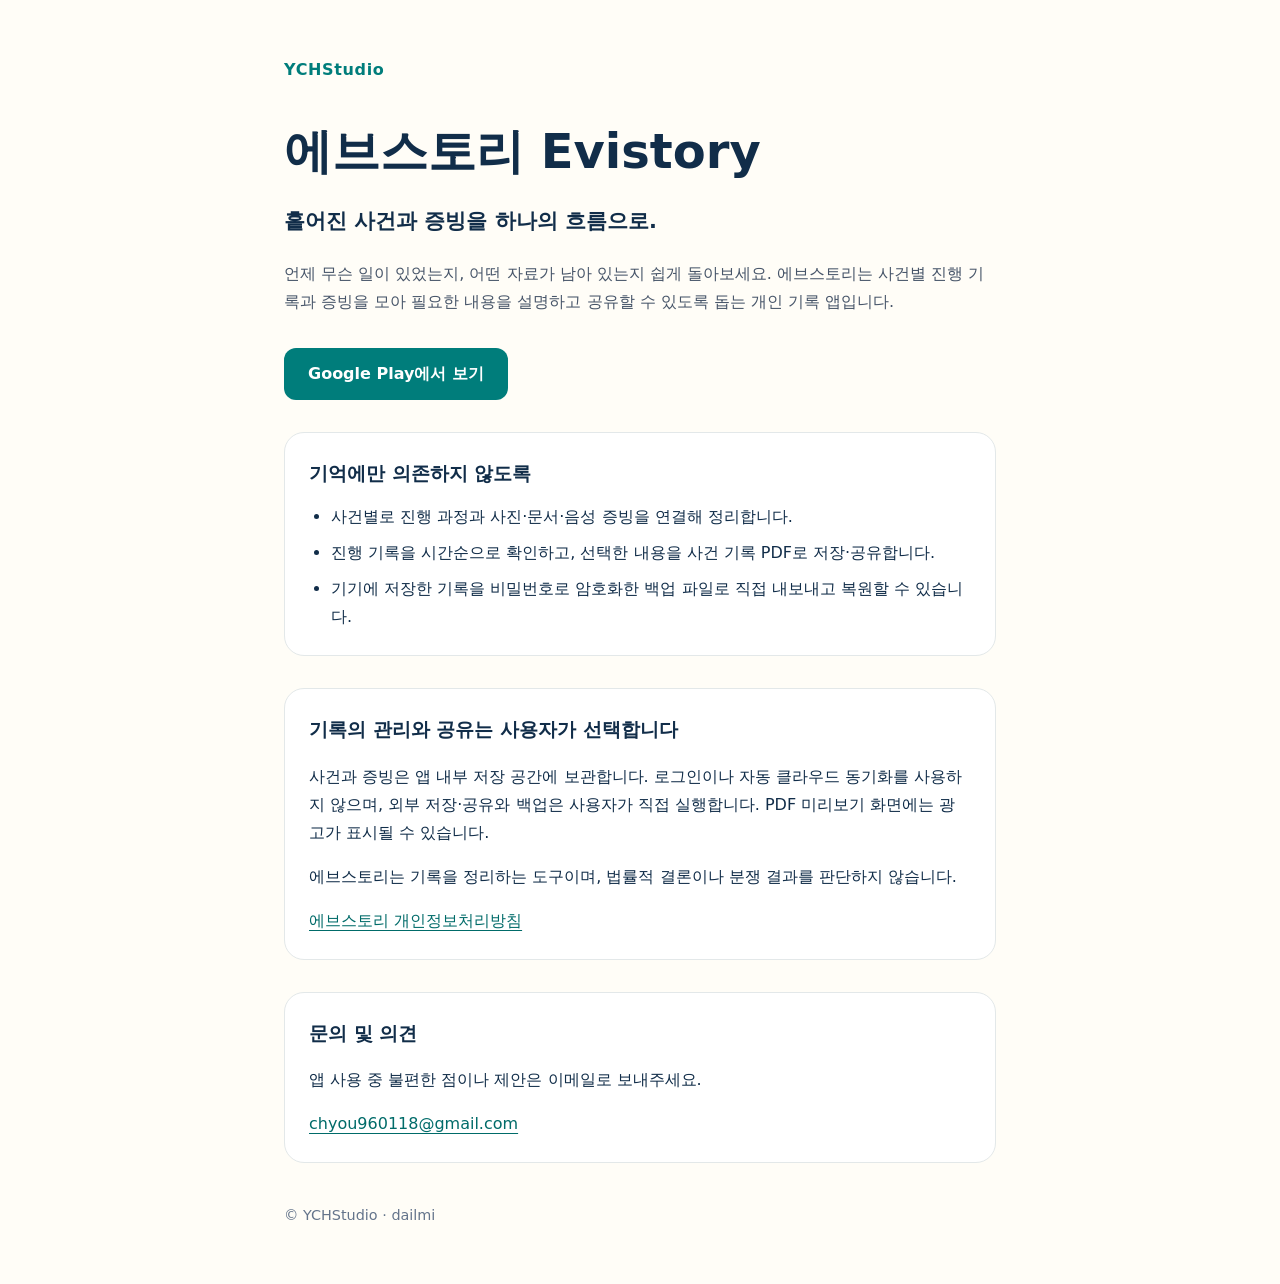
==== index.html @ 33ab3bb7 "Publish Evistory developer website and app-ads.txt" ====
<!doctype html>
<html lang="ko">
<head>
  <meta charset="utf-8">
  <meta name="viewport" content="width=device-width, initial-scale=1">
  <meta name="description" content="YCHStudio의 에브스토리(Evistory). 사건과 진행 기록, 증빙을 시간순으로 정리하고 PDF로 저장·공유하세요.">
  <title>YCHStudio · 에브스토리</title>
  <style>
    :root { color-scheme: light; font-family: system-ui, -apple-system, "Malgun Gothic", sans-serif; color: #112d49; background: #fffdf7; }
    * { box-sizing: border-box; }
    body { margin: 0; line-height: 1.75; }
    main { max-width: 760px; margin: 0 auto; padding: 56px 24px; }
    .brand { margin: 0 0 36px; font-weight: 750; color: #007d7b; letter-spacing: .04em; }
    h1 { margin: 0; font-size: clamp(2rem, 7vw, 3rem); line-height: 1.3; }
    .subtitle { font-size: 1.3rem; font-weight: 650; }
    .intro { color: #475569; }
    section { margin-top: 32px; padding: 24px; background: #fff; border: 1px solid #e3e8e9; border-radius: 20px; }
    h2 { margin: 0 0 12px; font-size: 1.2rem; }
    ul { padding-left: 22px; margin: 0; }
    li + li { margin-top: 8px; }
    a { color: #006b69; text-underline-offset: 4px; overflow-wrap: anywhere; }
    a:focus-visible { outline: 3px solid #006b69; outline-offset: 5px; }
    .button { display: inline-block; margin-top: 16px; padding: 12px 24px; background: #007d7b; color: #fff; border-radius: 12px; font-weight: 700; text-decoration: none; }
    footer { margin-top: 40px; color: #64748b; font-size: .9rem; }
  </style>
</head>
<body>
  <main>
    <p class="brand">YCHStudio</p>
    <h1>에브스토리 <span lang="en">Evistory</span></h1>
    <p class="subtitle">흩어진 사건과 증빙을 하나의 흐름으로.</p>
    <p class="intro">언제 무슨 일이 있었는지, 어떤 자료가 남아 있는지 쉽게 돌아보세요. 에브스토리는 사건별 진행 기록과 증빙을 모아 필요한 내용을 설명하고 공유할 수 있도록 돕는 개인 기록 앱입니다.</p>
    <a class="button" href="https://play.google.com/store/apps/details?id=com.dailmi.evistory">Google Play에서 보기</a>
    <section aria-labelledby="features">
      <h2 id="features">기억에만 의존하지 않도록</h2>
      <ul>
        <li>사건별로 진행 과정과 사진·문서·음성 증빙을 연결해 정리합니다.</li>
        <li>진행 기록을 시간순으로 확인하고, 선택한 내용을 사건 기록 PDF로 저장·공유합니다.</li>
        <li>기기에 저장한 기록을 비밀번호로 암호화한 백업 파일로 직접 내보내고 복원할 수 있습니다.</li>
      </ul>
    </section>
    <section aria-labelledby="privacy">
      <h2 id="privacy">기록의 관리와 공유는 사용자가 선택합니다</h2>
      <p>사건과 증빙은 앱 내부 저장 공간에 보관합니다. 로그인이나 자동 클라우드 동기화를 사용하지 않으며, 외부 저장·공유와 백업은 사용자가 직접 실행합니다. PDF 미리보기 화면에는 광고가 표시될 수 있습니다.</p>
      <p>에브스토리는 기록을 정리하는 도구이며, 법률적 결론이나 분쟁 결과를 판단하지 않습니다.</p>
      <a href="https://katimere15.github.io/dailmi-evistory-privacy/">에브스토리 개인정보처리방침</a>
    </section>
    <section aria-labelledby="support">
      <h2 id="support">문의 및 의견</h2>
      <p>앱 사용 중 불편한 점이나 제안은 이메일로 보내주세요.</p>
      <a href="mailto:chyou960118@gmail.com">chyou960118@gmail.com</a>
    </section>
    <footer>© YCHStudio · dailmi</footer>
  </main>
</body>
</html>
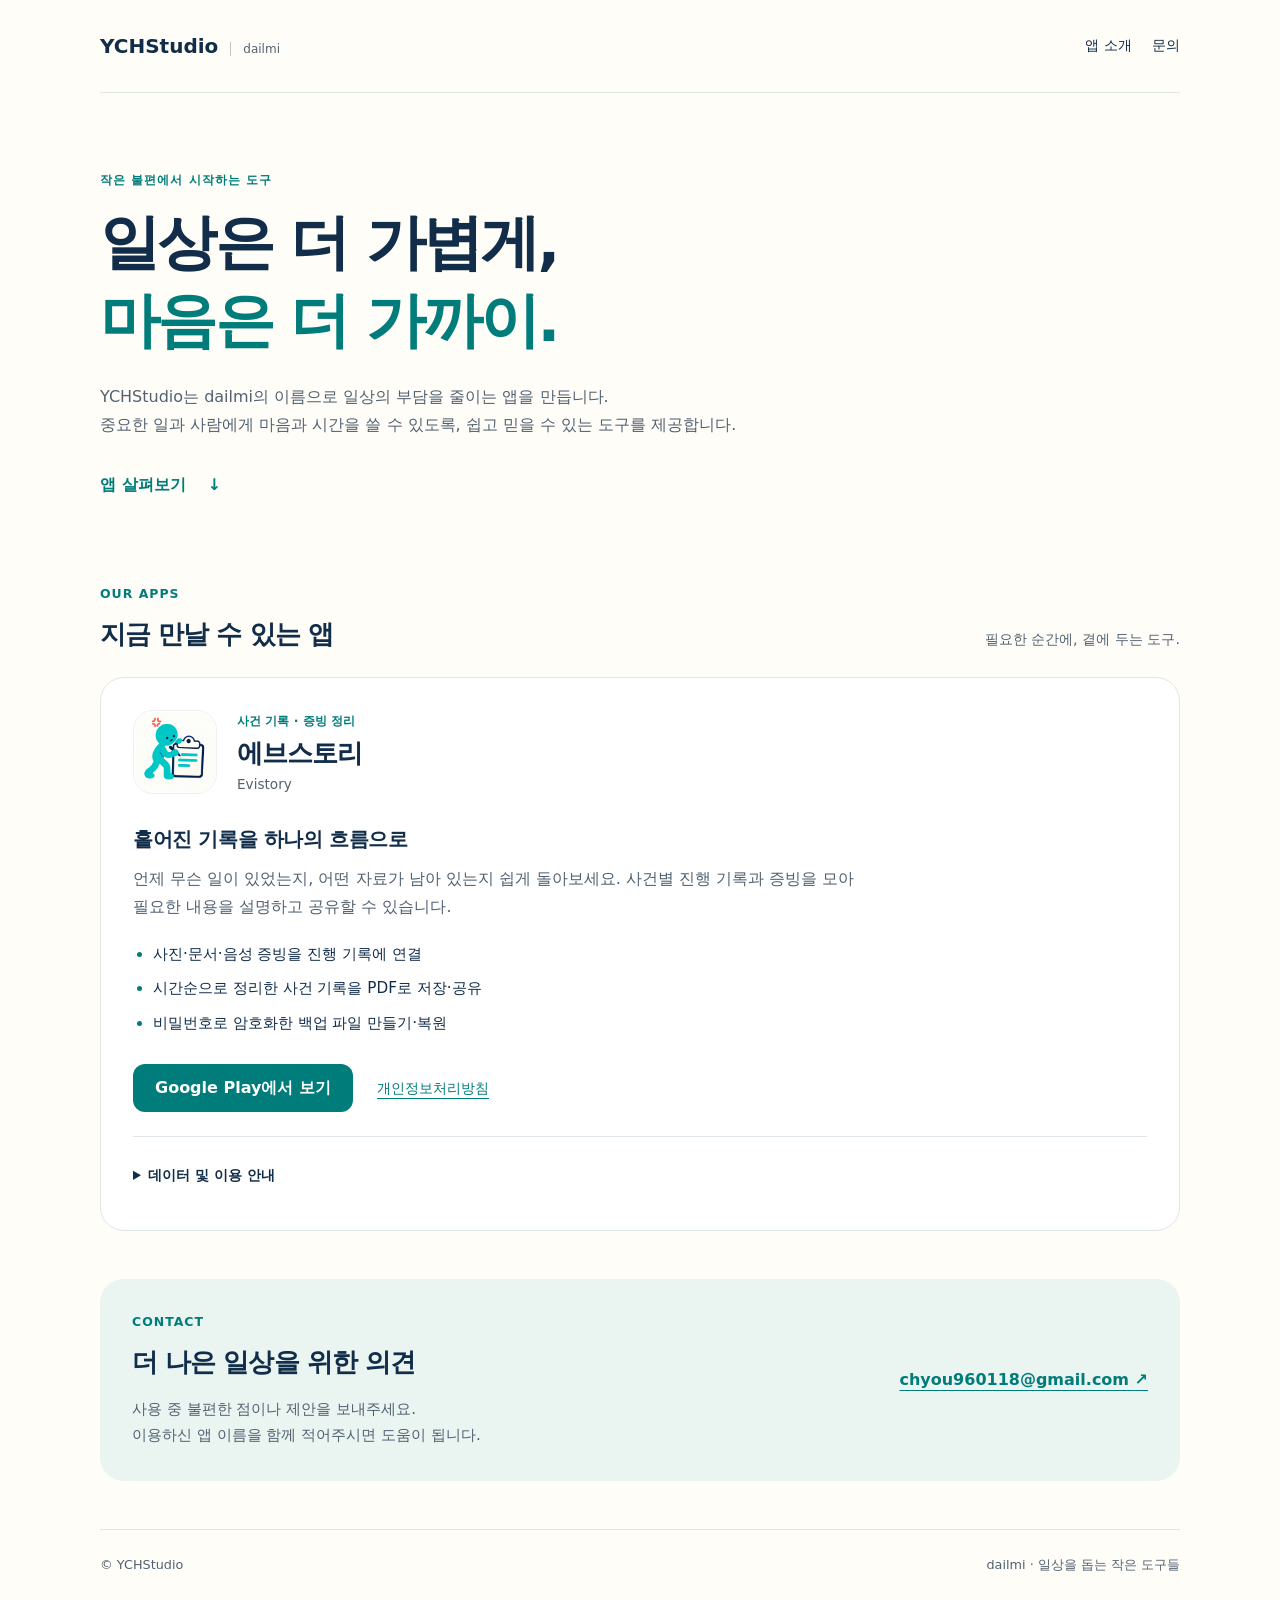
==== commit f8d47cfc: "Organize developer website for additional released apps" ====
--- a/index.html
+++ b/index.html
@@ -3,54 +3,44 @@
 <head>
   <meta charset="utf-8">
   <meta name="viewport" content="width=device-width, initial-scale=1">
-  <meta name="description" content="YCHStudio의 에브스토리(Evistory). 사건과 진행 기록, 증빙을 시간순으로 정리하고 PDF로 저장·공유하세요.">
-  <title>YCHStudio · 에브스토리</title>
-  <style>
-    :root { color-scheme: light; font-family: system-ui, -apple-system, "Malgun Gothic", sans-serif; color: #112d49; background: #fffdf7; }
-    * { box-sizing: border-box; }
-    body { margin: 0; line-height: 1.75; }
-    main { max-width: 760px; margin: 0 auto; padding: 56px 24px; }
-    .brand { margin: 0 0 36px; font-weight: 750; color: #007d7b; letter-spacing: .04em; }
-    h1 { margin: 0; font-size: clamp(2rem, 7vw, 3rem); line-height: 1.3; }
-    .subtitle { font-size: 1.3rem; font-weight: 650; }
-    .intro { color: #475569; }
-    section { margin-top: 32px; padding: 24px; background: #fff; border: 1px solid #e3e8e9; border-radius: 20px; }
-    h2 { margin: 0 0 12px; font-size: 1.2rem; }
-    ul { padding-left: 22px; margin: 0; }
-    li + li { margin-top: 8px; }
-    a { color: #006b69; text-underline-offset: 4px; overflow-wrap: anywhere; }
-    a:focus-visible { outline: 3px solid #006b69; outline-offset: 5px; }
-    .button { display: inline-block; margin-top: 16px; padding: 12px 24px; background: #007d7b; color: #fff; border-radius: 12px; font-weight: 700; text-decoration: none; }
-    footer { margin-top: 40px; color: #64748b; font-size: .9rem; }
-  </style>
+  <meta name="description" content="일상은 더 가볍게, 마음은 더 가까이. YCHStudio가 만드는 dailmi 앱과 개인정보 안내, 문의 방법을 확인하세요.">
+  <title>YCHStudio · 일상을 돕는 앱</title>
+  <link rel="stylesheet" href="styles.css">
 </head>
 <body>
-  <main>
-    <p class="brand">YCHStudio</p>
-    <h1>에브스토리 <span lang="en">Evistory</span></h1>
-    <p class="subtitle">흩어진 사건과 증빙을 하나의 흐름으로.</p>
-    <p class="intro">언제 무슨 일이 있었는지, 어떤 자료가 남아 있는지 쉽게 돌아보세요. 에브스토리는 사건별 진행 기록과 증빙을 모아 필요한 내용을 설명하고 공유할 수 있도록 돕는 개인 기록 앱입니다.</p>
-    <a class="button" href="https://play.google.com/store/apps/details?id=com.dailmi.evistory">Google Play에서 보기</a>
-    <section aria-labelledby="features">
-      <h2 id="features">기억에만 의존하지 않도록</h2>
-      <ul>
-        <li>사건별로 진행 과정과 사진·문서·음성 증빙을 연결해 정리합니다.</li>
-        <li>진행 기록을 시간순으로 확인하고, 선택한 내용을 사건 기록 PDF로 저장·공유합니다.</li>
-        <li>기기에 저장한 기록을 비밀번호로 암호화한 백업 파일로 직접 내보내고 복원할 수 있습니다.</li>
-      </ul>
+  <a class="skip-link" href="#main">본문으로 이동</a>
+  <header class="site-header">
+    <a class="brand" href="./" aria-label="YCHStudio 홈">YCHStudio<span>dailmi</span></a>
+    <nav aria-label="주 메뉴"><a href="#apps">앱 소개</a><a href="#contact">문의</a></nav>
+  </header>
+  <main id="main">
+    <section class="hero" aria-labelledby="hero-title">
+      <p class="eyebrow">작은 불편에서 시작하는 도구</p>
+      <h1 id="hero-title">일상은 더 가볍게,<br><span>마음은 더 가까이.</span></h1>
+      <p class="hero-description">YCHStudio는 dailmi의 이름으로 일상의 부담을 줄이는 앱을 만듭니다.<br class="desktop-break"> 중요한 일과 사람에게 마음과 시간을 쓸 수 있도록, 쉽고 믿을 수 있는 도구를 제공합니다.</p>
+      <a class="text-link" href="#apps">앱 살펴보기 <span aria-hidden="true">↓</span></a>
     </section>
-    <section aria-labelledby="privacy">
-      <h2 id="privacy">기록의 관리와 공유는 사용자가 선택합니다</h2>
-      <p>사건과 증빙은 앱 내부 저장 공간에 보관합니다. 로그인이나 자동 클라우드 동기화를 사용하지 않으며, 외부 저장·공유와 백업은 사용자가 직접 실행합니다. PDF 미리보기 화면에는 광고가 표시될 수 있습니다.</p>
-      <p>에브스토리는 기록을 정리하는 도구이며, 법률적 결론이나 분쟁 결과를 판단하지 않습니다.</p>
-      <a href="https://katimere15.github.io/dailmi-evistory-privacy/">에브스토리 개인정보처리방침</a>
+    <section class="apps-section" id="apps" aria-labelledby="apps-title">
+      <div class="section-heading"><div><p class="eyebrow">OUR APPS</p><h2 id="apps-title">지금 만날 수 있는 앱</h2></div><p>필요한 순간에, 곁에 두는 도구.</p></div>
+      <div class="app-grid">
+        <article class="app-card" aria-labelledby="evistory-name">
+          <div class="app-identity">
+            <img class="app-icon" src="assets/evistory.png" width="84" height="84" alt="">
+            <div><p class="app-category">사건 기록 · 증빙 정리</p><h3 class="app-name" id="evistory-name">에브스토리<span class="app-english" lang="en">Evistory</span></h3></div>
+          </div>
+          <p class="app-tagline">흩어진 기록을 하나의 흐름으로</p>
+          <p class="app-description">언제 무슨 일이 있었는지, 어떤 자료가 남아 있는지 쉽게 돌아보세요. 사건별 진행 기록과 증빙을 모아 필요한 내용을 설명하고 공유할 수 있습니다.</p>
+          <ul class="app-features"><li>사진·문서·음성 증빙을 진행 기록에 연결</li><li>시간순으로 정리한 사건 기록을 PDF로 저장·공유</li><li>비밀번호로 암호화한 백업 파일 만들기·복원</li></ul>
+          <div class="app-links"><a class="button" href="https://play.google.com/store/apps/details?id=com.dailmi.evistory" aria-label="에브스토리 Google Play에서 보기">Google Play에서 보기</a><a class="privacy-link" href="https://katimere15.github.io/dailmi-evistory-privacy/" aria-label="에브스토리 개인정보처리방침">개인정보처리방침</a></div>
+          <details class="app-notice"><summary>데이터 및 이용 안내</summary><p>사건과 증빙은 앱 내부 저장 공간에 보관합니다. 로그인이나 자동 클라우드 동기화를 사용하지 않으며, 외부 저장·공유와 백업은 사용자가 직접 실행합니다. PDF 미리보기 화면에는 광고가 표시될 수 있습니다.</p><p>에브스토리는 기록을 정리하는 도구이며, 법률적 결론이나 분쟁 결과를 판단하지 않습니다.</p></details>
+        </article>
+      </div>
     </section>
-    <section aria-labelledby="support">
-      <h2 id="support">문의 및 의견</h2>
-      <p>앱 사용 중 불편한 점이나 제안은 이메일로 보내주세요.</p>
-      <a href="mailto:chyou960118@gmail.com">chyou960118@gmail.com</a>
+    <section class="contact" id="contact" aria-labelledby="contact-title">
+      <div><p class="eyebrow">CONTACT</p><h2 id="contact-title">더 나은 일상을 위한 의견</h2><p>사용 중 불편한 점이나 제안을 보내주세요.<br>이용하신 앱 이름을 함께 적어주시면 도움이 됩니다.</p></div>
+      <a href="mailto:chyou960118@gmail.com">chyou960118@gmail.com <span aria-hidden="true">↗</span></a>
     </section>
-    <footer>© YCHStudio · dailmi</footer>
   </main>
+  <footer><span>© YCHStudio</span><span>dailmi · 일상을 돕는 작은 도구들</span></footer>
 </body>
 </html>
--- a/styles.css
+++ b/styles.css
@@ -0,0 +1,64 @@
+:root { color-scheme: light; font-family: system-ui, -apple-system, "Malgun Gothic", sans-serif; color: #112d49; background: #fffdf7; --teal: #007d7b; --muted: #526171; --line: #dfe7e5; }
+* { box-sizing: border-box; }
+body { margin: 0; line-height: 1.75; word-break: keep-all; overflow-wrap: anywhere; }
+a { color: var(--teal); text-underline-offset: 5px; }
+a:focus-visible, summary:focus-visible { outline: 3px solid var(--teal); outline-offset: 5px; }
+.skip-link { position: absolute; top: -100px; left: 16px; background: white; padding: 12px; z-index: 2; }
+.skip-link:focus { top: 8px; }
+.site-header, main, footer { width: min(100% - 48px, 1080px); margin-inline: auto; }
+.site-header { display: flex; justify-content: space-between; align-items: center; padding-block: 24px; border-bottom: 1px solid var(--line); gap: 20px; }
+.brand { font-weight: 800; font-size: 1.25rem; text-decoration: none; color: #112d49; }
+.brand span { font-size: .75rem; font-weight: 500; color: var(--muted); border-left: 1px solid #b9c6c4; padding-left: 12px; margin-left: 12px; }
+nav { display: flex; gap: 20px; }
+nav a { display: inline-flex; align-items: center; min-height: 44px; font-size: .9rem; color: #112d49; text-decoration: none; }
+nav a:hover, .text-link:hover { text-decoration: underline; }
+.hero { padding: 76px 0 68px; max-width: 820px; }
+.eyebrow { margin: 0 0 12px; color: var(--teal); font-size: .78rem; font-weight: 750; letter-spacing: .08em; }
+h1 { margin: 0; font-size: clamp(2.15rem, 5.2vw, 3.75rem); line-height: 1.3; letter-spacing: -.045em; }
+h1 span { color: var(--teal); }
+.hero-description { margin: 24px 0; max-width: 720px; color: var(--muted); }
+.text-link { display: inline-flex; align-items: center; gap: 22px; min-height: 44px; font-weight: 700; text-decoration: none; }
+.apps-section { padding-block: 8px 48px; scroll-margin-top: 24px; }
+.section-heading { display: flex; justify-content: space-between; align-items: end; gap: 16px; margin-bottom: 24px; }
+h2 { margin: 0; font-size: 1.6rem; letter-spacing: -.035em; line-height: 1.4; }
+.section-heading > p { margin: 0; color: var(--muted); font-size: .9rem; }
+.app-grid { display: grid; grid-template-columns: repeat(auto-fit, minmax(min(100%, 430px), 1fr)); gap: 24px; }
+.app-card { padding: 32px; background: white; border: 1px solid var(--line); border-radius: 24px; display: flex; flex-direction: column; }
+.app-identity { display: flex; gap: 20px; align-items: center; }
+.app-icon { width: 84px; height: 84px; object-fit: contain; border: 1px solid #eef0ee; border-radius: 20px; }
+.app-category { margin: 0 0 4px; font-size: .78rem; color: var(--teal); font-weight: 650; }
+.app-name { margin: 0; font-size: 1.65rem; line-height: 1.35; letter-spacing: -.035em; }
+.app-english { display: block; margin-top: 4px; font-size: .85rem; color: var(--muted); font-weight: 500; letter-spacing: 0; }
+.app-tagline { margin: 28px 0 8px; font-size: 1.25rem; font-weight: 750; letter-spacing: -.02em; }
+.app-description { margin: 0; max-width: 760px; color: var(--muted); }
+.app-features { padding-left: 20px; margin: 20px 0 28px; font-size: .95rem; }
+.app-features li + li { margin-top: 8px; }
+.app-features li::marker { color: var(--teal); }
+.app-links { display: flex; flex-wrap: wrap; align-items: center; gap: 12px 24px; margin-top: auto; }
+.button { display: inline-flex; justify-content: center; align-items: center; min-height: 48px; padding: 10px 22px; background: var(--teal); color: white; border-radius: 12px; text-decoration: none; font-weight: 700; }
+.button:hover { background: #006866; }
+.privacy-link { display: inline-flex; align-items: center; min-height: 44px; font-size: .9rem; }
+.app-notice { margin-top: 24px; padding-top: 16px; border-top: 1px solid var(--line); font-size: .88rem; color: var(--muted); }
+.app-notice summary { min-height: 44px; padding-block: 10px; cursor: pointer; color: #112d49; font-weight: 600; }
+.app-notice p { max-width: 760px; }
+.contact { display: flex; justify-content: space-between; align-items: center; gap: 24px; padding: 32px; border-radius: 24px; background: #eaf4f1; margin-bottom: 48px; }
+.contact p:not(.eyebrow) { color: var(--muted); font-size: .95rem; margin-bottom: 0; }
+.contact > a { display: inline-block; padding-block: 12px; font-weight: 650; }
+footer { display: flex; justify-content: space-between; gap: 16px; padding: 24px 0 32px; border-top: 1px solid var(--line); font-size: .8rem; color: var(--muted); }
+@media (max-width: 640px) {
+  .site-header, main, footer { width: calc(100% - 40px); }
+  .site-header { padding-block: 16px; gap: 12px; }
+  .brand span { display: none; }
+  nav { gap: 16px; }
+  .hero { padding: 48px 0; }
+  .desktop-break { display: none; }
+  .section-heading, .contact, footer { flex-direction: column; align-items: flex-start; }
+  .section-heading { gap: 12px; }
+  .app-card, .contact { padding: 24px; border-radius: 20px; }
+  .app-icon { width: 72px; height: 72px; border-radius: 16px; }
+  .app-identity { gap: 16px; }
+  .app-links { align-items: stretch; flex-direction: column; gap: 8px; }
+  .privacy-link { justify-content: center; }
+  .contact { gap: 12px; }
+  footer { gap: 4px; }
+}
